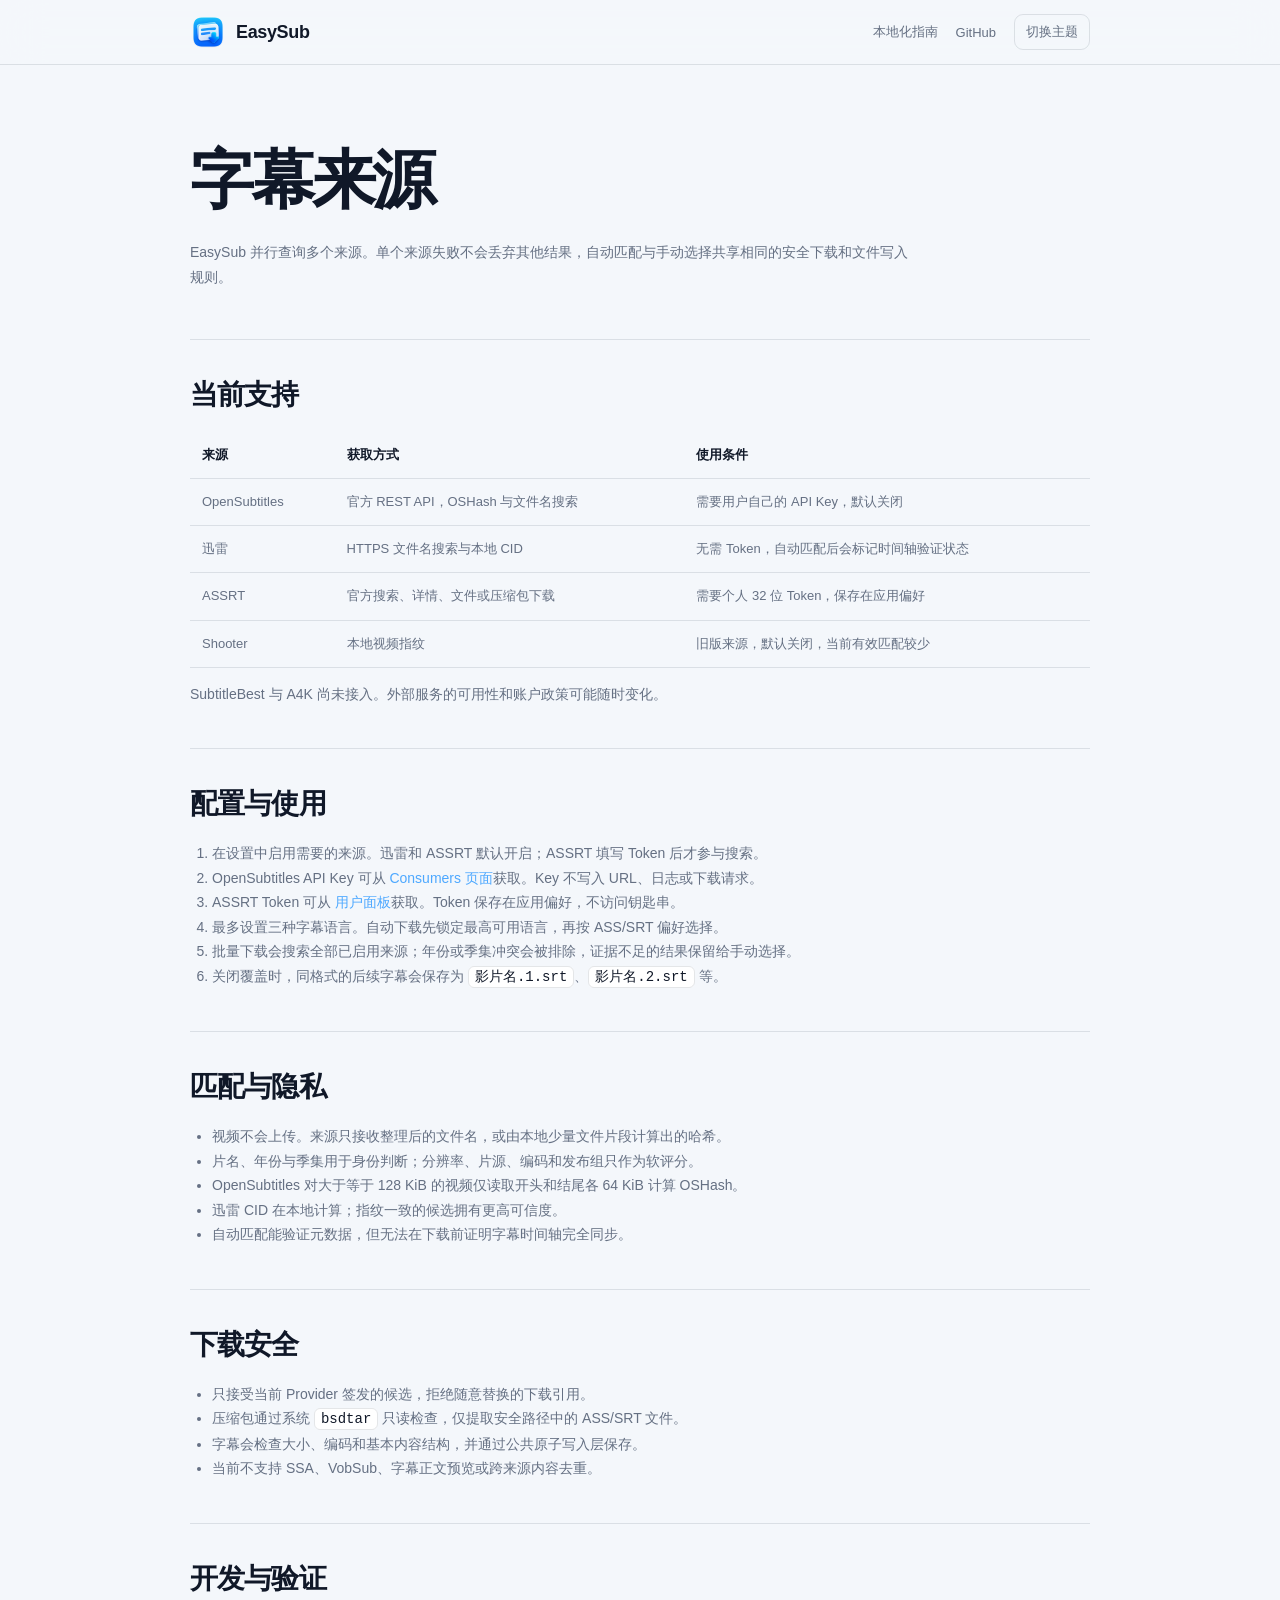
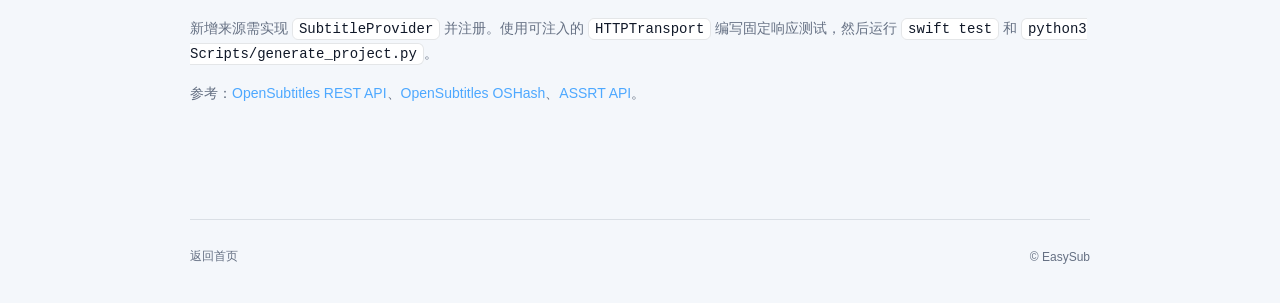
==== docs/providers.html @ 95bf21f9 "Normalize docs directory casing" ====
<!doctype html>
<html lang="zh-CN">
<head>
  <meta charset="utf-8"><meta name="viewport" content="width=device-width,initial-scale=1">
  <meta name="description" content="EasySub 字幕来源配置、匹配方式与隐私边界。">
  <title>字幕来源 — EasySub</title><link rel="icon" href="images/EasySub-AppIcon.png"><link rel="stylesheet" href="styles.css">
  <script>document.documentElement.dataset.theme=localStorage.getItem("easysub-theme")||("matchMedia"in window&&matchMedia("(prefers-color-scheme: light)").matches?"light":"dark")</script>
</head>
<body class="doc-page">
  <header class="doc-header"><a class="brand" href="index.html"><img src="images/EasySub-AppIcon.png" alt="" width="36" height="36"><span>EasySub</span></a><nav><a href="localization.html">本地化指南</a><a href="https://github.com/umlearn/EasySub">GitHub</a><button class="doc-theme" type="button">切换主题</button></nav></header>
  <main class="doc-main"><h1>字幕来源</h1><p class="doc-lead">EasySub 并行查询多个来源。单个来源失败不会丢弃其他结果，自动匹配与手动选择共享相同的安全下载和文件写入规则。</p>
    <article><h2>当前支持</h2><table><thead><tr><th>来源</th><th>获取方式</th><th>使用条件</th></tr></thead><tbody>
      <tr><td>OpenSubtitles</td><td>官方 REST API，OSHash 与文件名搜索</td><td>需要用户自己的 API Key，默认关闭</td></tr>
      <tr><td>迅雷</td><td>HTTPS 文件名搜索与本地 CID</td><td>无需 Token，自动匹配后会标记时间轴验证状态</td></tr>
      <tr><td>ASSRT</td><td>官方搜索、详情、文件或压缩包下载</td><td>需要个人 32 位 Token，保存在应用偏好</td></tr>
      <tr><td>Shooter</td><td>本地视频指纹</td><td>旧版来源，默认关闭，当前有效匹配较少</td></tr>
    </tbody></table><p>SubtitleBest 与 A4K 尚未接入。外部服务的可用性和账户政策可能随时变化。</p></article>
    <article><h2>配置与使用</h2><ol>
      <li>在设置中启用需要的来源。迅雷和 ASSRT 默认开启；ASSRT 填写 Token 后才参与搜索。</li>
      <li>OpenSubtitles API Key 可从 <a href="https://www.opensubtitles.com/consumers">Consumers 页面</a>获取。Key 不写入 URL、日志或下载请求。</li>
      <li>ASSRT Token 可从 <a href="https://assrt.net/usercp.php">用户面板</a>获取。Token 保存在应用偏好，不访问钥匙串。</li>
      <li>最多设置三种字幕语言。自动下载先锁定最高可用语言，再按 ASS/SRT 偏好选择。</li>
      <li>批量下载会搜索全部已启用来源；年份或季集冲突会被排除，证据不足的结果保留给手动选择。</li>
      <li>关闭覆盖时，同格式的后续字幕会保存为 <code>影片名.1.srt</code>、<code>影片名.2.srt</code> 等。</li>
    </ol></article>
    <article><h2>匹配与隐私</h2><ul>
      <li>视频不会上传。来源只接收整理后的文件名，或由本地少量文件片段计算出的哈希。</li>
      <li>片名、年份与季集用于身份判断；分辨率、片源、编码和发布组只作为软评分。</li>
      <li>OpenSubtitles 对大于等于 128 KiB 的视频仅读取开头和结尾各 64 KiB 计算 OSHash。</li>
      <li>迅雷 CID 在本地计算；指纹一致的候选拥有更高可信度。</li>
      <li>自动匹配能验证元数据，但无法在下载前证明字幕时间轴完全同步。</li>
    </ul></article>
    <article><h2>下载安全</h2><ul>
      <li>只接受当前 Provider 签发的候选，拒绝随意替换的下载引用。</li>
      <li>压缩包通过系统 <code>bsdtar</code> 只读检查，仅提取安全路径中的 ASS/SRT 文件。</li>
      <li>字幕会检查大小、编码和基本内容结构，并通过公共原子写入层保存。</li>
      <li>当前不支持 SSA、VobSub、字幕正文预览或跨来源内容去重。</li>
    </ul></article>
    <article><h2>开发与验证</h2><p>新增来源需实现 <code>SubtitleProvider</code> 并注册。使用可注入的 <code>HTTPTransport</code> 编写固定响应测试，然后运行 <code>swift test</code> 和 <code>python3 Scripts/generate_project.py</code>。</p><p>参考：<a href="https://beta-ai.opensubtitles.com/api-docs">OpenSubtitles REST API</a>、<a href="https://github.com/opensubtitles/oshash">OpenSubtitles OSHash</a>、<a href="https://assrt.net/api/doc">ASSRT API</a>。</p></article>
  </main><footer class="doc-footer"><a href="index.html">返回首页</a><span>© EasySub</span></footer>
  <script>document.querySelector(".doc-theme").onclick=()=>{const t=document.documentElement.dataset.theme==="dark"?"light":"dark";document.documentElement.dataset.theme=t;localStorage.setItem("easysub-theme",t)}</script>
</body></html>
---- docs/styles.css ----
:root{color-scheme:dark;--bg:#07090e;--surface:#0d1119;--line:rgba(255,255,255,.1);--line-2:rgba(255,255,255,.16);--text:#f5f7fb;--muted:#8b94a3;--blue:#1687ff;--green:#54da73;--max:1120px}
html[data-theme="light"]{color-scheme:light;--bg:#f4f7fb;--surface:#fff;--line:rgba(16,31,52,.11);--line-2:rgba(16,31,52,.18);--text:#101828;--muted:#657083}
*{box-sizing:border-box}html{scroll-behavior:smooth}body{margin:0;overflow-x:hidden;background:radial-gradient(circle at 50% -8%,rgba(26,112,255,.13),transparent 32rem),var(--bg);color:var(--text);font-family:-apple-system,BlinkMacSystemFont,"SF Pro Display","Segoe UI",sans-serif;-webkit-font-smoothing:antialiased}a{color:inherit;text-decoration:none}button{color:inherit;font:inherit}img{display:block;max-width:100%}.svg-sprite{position:absolute;width:0;height:0;overflow:hidden}.icon{width:20px;height:20px;fill:none;stroke:currentColor;stroke-width:1.8;stroke-linecap:round;stroke-linejoin:round}.skip-link{position:fixed;z-index:999;top:8px;left:8px;padding:10px 16px;transform:translateY(-150%);border-radius:10px;background:#fff;color:#000}.skip-link:focus{transform:none}
.site-header{position:fixed;z-index:100;top:0;left:0;display:flex;width:100%;min-height:70px;align-items:center;justify-content:space-between;padding:9px max(18px,calc((100vw - 1080px)/2));border-bottom:1px solid var(--line);background:rgba(9,12,18,.82);box-shadow:0 12px 35px rgba(0,0,0,.16);backdrop-filter:blur(22px) saturate(150%)}.brand{display:inline-flex;align-items:center;gap:10px;font-size:18px;font-weight:700;letter-spacing:-.02em}.brand img{border-radius:10px;box-shadow:0 5px 18px rgba(0,110,255,.25)}.desktop-nav{display:flex;gap:30px;color:#a5adba;font-size:13px}.desktop-nav a:hover,footer a:hover{color:#fff}.header-actions{display:flex;align-items:center;gap:8px}.icon-button{display:grid;min-width:40px;height:40px;place-items:center;border:1px solid var(--line);border-radius:11px;background:rgba(255,255,255,.03);cursor:pointer}.icon-button:hover{background:rgba(255,255,255,.07)}.language-button span{font-size:12px}.theme-button .moon-icon{display:none}.theme-button .icon{grid-area:1/1}.menu-button{display:none}.menu-close{display:none}.menu-button[aria-expanded=true] .menu-open{display:none}.menu-button[aria-expanded=true] .menu-close{display:block}.mobile-menu{position:absolute;top:70px;right:0;left:0;padding:9px 14px;border-bottom:1px solid var(--line);background:rgba(8,11,17,.98);box-shadow:0 18px 50px rgba(0,0,0,.25)}.mobile-menu a{display:block;padding:13px;border-radius:9px;color:#d8dde6}.mobile-menu a:hover{background:rgba(255,255,255,.06)}
html[data-theme="light"] .site-header{background:rgba(250,252,255,.86);box-shadow:0 8px 28px rgba(40,55,75,.08)}html[data-theme="light"] .desktop-nav,html[data-theme="light"] .hero-copy,html[data-theme="light"] .hero-note{color:#667286}html[data-theme="light"] .icon-button,html[data-theme="light"] .button-quiet{background:rgba(16,31,52,.025)}html[data-theme="light"] .icon-button:hover,html[data-theme="light"] .button-quiet:hover{background:rgba(16,31,52,.07)}html[data-theme="light"] .theme-button .sun-icon{display:none}html[data-theme="light"] .theme-button .moon-icon{display:block}html[data-theme="light"] .mobile-menu{background:rgba(250,252,255,.98)}html[data-theme="light"] .mobile-menu a{color:#253147}html[data-theme="light"] .desktop-nav a:hover,html[data-theme="light"] footer a:hover{color:#111827}
.button{display:inline-flex;align-items:center;justify-content:center;gap:9px;border:1px solid transparent;font-weight:600;transition:transform .18s ease,box-shadow .18s ease,background .18s ease}.button:hover{transform:translateY(-1px)}.button-small{min-height:40px;padding:0 16px;border-radius:11px;font-size:13px}.button-large{min-height:52px;padding:0 22px;border-radius:15px;font-size:14px}.button-primary{background:#087cf2;color:#fff;box-shadow:0 5px 16px rgba(0,112,255,.2)}.button-primary:hover{background:#0573e3;box-shadow:0 7px 20px rgba(0,112,255,.26)}.button-quiet{border-color:var(--line-2);background:rgba(255,255,255,.035)}.button-quiet:hover{background:rgba(255,255,255,.07)}
.hero{position:relative;max-width:1280px;margin:0 auto;padding:145px 24px 105px;text-align:center}.hero-glow{position:absolute;z-index:-1;top:50px;left:50%;width:760px;height:590px;transform:translateX(-50%);background:radial-gradient(ellipse,rgba(22,125,255,.2),rgba(24,99,255,.04) 44%,transparent 70%);filter:blur(28px)}.hero h1{max-width:820px;margin:0 auto 22px;font-size:clamp(54px,7vw,88px);line-height:.98;letter-spacing:-.062em}.hero h1 span{display:block}.gradient-text{background:linear-gradient(110deg,#6cd4ff 0%,#1c91ff 50%,#646fff 100%);-webkit-background-clip:text;background-clip:text;color:transparent}.hero-copy{max-width:580px;margin:0 auto;color:#a6aebb;font-size:clamp(17px,2vw,20px);line-height:1.65}.hero-actions{display:flex;justify-content:center;gap:11px;margin-top:30px}.hero-note{display:flex;align-items:center;justify-content:center;gap:9px;margin:15px 0 0;color:#687180;font-size:11px}.hero-note i{width:3px;height:3px;border-radius:50%;background:#515966}
.app-window{max-width:1040px;margin:82px auto 0;overflow:hidden;border:1px solid rgba(255,255,255,.15);border-radius:22px;background:#17191e;color:#f5f7fb;box-shadow:0 40px 100px rgba(0,0,0,.55),0 0 75px rgba(14,92,255,.08);text-align:left}.app-titlebar{display:grid;grid-template-columns:220px 1fr;height:70px;border-bottom:1px solid rgba(255,255,255,.08);background:#242528}.sidebar-titlebar{display:flex;align-items:center;justify-content:space-between;padding:0 14px 0 18px;border-right:1px solid rgba(255,255,255,.06)}.sidebar-toggle{display:grid;width:38px;height:38px;place-items:center;border:1px solid rgba(255,255,255,.11);border-radius:12px;background:rgba(255,255,255,.1);color:#d8dbe0}.traffic-lights{display:flex;gap:7px}.traffic-lights span{width:11px;height:11px;border-radius:50%;background:#ff5f57}.traffic-lights span:nth-child(2){background:#febc2e}.traffic-lights span:nth-child(3){background:#28c840}.content-titlebar{display:flex;align-items:center;justify-content:space-between;padding:0 15px 0 22px}.window-title{font-size:14px}.window-tools{display:flex;align-items:center;gap:9px}.tool-group{display:flex;overflow:hidden;border:1px solid rgba(255,255,255,.1);border-radius:12px;background:rgba(255,255,255,.08)}.window-tools button{display:grid;width:38px;height:36px;place-items:center;border:0;border-right:1px solid rgba(255,255,255,.07);background:transparent;color:#d1d4d9}.window-tools button:last-child{border-right:0}.window-tools .standalone{border:1px solid rgba(255,255,255,.1);border-radius:12px;background:rgba(255,255,255,.08)}.window-tools .icon{width:17px}.app-body{display:grid;grid-template-columns:220px 1fr;min-height:480px}.app-sidebar{display:flex;flex-direction:column;padding:28px 14px 17px;border-right:1px solid rgba(255,255,255,.07);background:#24262a}.app-brand{display:flex;align-items:center;gap:12px;padding:0 9px 34px}.app-brand img{width:48px;height:48px;object-fit:contain}.app-brand b,.app-brand small{display:block}.app-brand b{font-size:13px}.app-brand small{margin-top:4px;color:#8c929b;font-size:9px}.side-links{display:flex;flex-direction:column;gap:4px}.side-links span,.settings-link{display:flex;align-items:center;gap:9px;padding:10px;border-radius:8px;color:#afb4bd;font-size:11px}.side-links .active{background:rgba(255,255,255,.13);color:#fff}.side-links .icon,.settings-link .icon{width:17px;color:#1f98ff}.side-links b,.settings-link b{font-weight:500}.side-links em{margin-left:auto;color:#7f858d;font-style:normal}.settings-link{margin-top:auto;color:#9298a1}.settings-link .icon{color:#9298a1}.app-content{display:flex;min-width:0;flex-direction:column;background:#1c1d21}.app-toolbar{display:flex;height:73px;align-items:center;justify-content:space-between;padding:0 24px;border-bottom:1px solid rgba(255,255,255,.08)}.format-control{display:flex;align-items:center;gap:13px;color:#bec3ca;font-size:11px}.format-control>div{display:flex;padding:3px;border-radius:8px;background:#292b30}.format-control b{padding:7px 12px;border-radius:6px;font-size:10px}.format-control b.selected{background:#087cf2;color:#fff}.format-control small{font-weight:500}.replace{display:flex;align-items:center;gap:6px;color:#8b929c;font-size:9px}.replace .icon{width:15px}.video-table{flex:1}.table-head,.video-row{display:grid;grid-template-columns:minmax(0,1fr) 72px 100px;align-items:center}.table-head{height:36px;padding:0 17px;border-bottom:1px solid rgba(255,255,255,.08);color:#9ea5ae;font-size:9px}.video-row{grid-template-columns:18px minmax(0,1fr) 72px 100px;gap:9px;min-height:67px;margin:4px 9px;padding:9px;border-radius:9px;color:#cbd0d7;transition:background .25s ease,color .25s ease}.video-row.selected{background:#086bd7;color:#fff}.video-row.searching{background:rgba(12,130,245,.12)}.video-row.done{background:rgba(35,174,91,.1)}.video-row>.icon{width:15px;color:#949ba5}.video-row div{min-width:0}.video-row b,.video-row small{display:block;overflow:hidden;text-overflow:ellipsis;white-space:nowrap}.video-row b{font-size:10px;font-weight:600}.video-row small{margin-top:5px;color:#818893;font-size:8px}.video-row.selected small{color:#c3ddff}.video-row .size{color:#9ba2ac;font-size:9px}.video-row.selected .size{color:#dbeaff}.status{display:flex;align-items:center;gap:5px;color:#9198a2;font-size:9px}.status .icon{width:14px}.status.searching{color:#63b8ff}.status.complete{color:#57e477}.spin{animation:spin .8s linear infinite}@keyframes spin{to{transform:rotate(360deg)}}.app-footer{display:flex;min-height:67px;align-items:center;justify-content:space-between;padding:0 20px;border-top:1px solid rgba(255,255,255,.08);color:#777e89;font-size:9px}.app-footer button{display:flex;align-items:center;gap:7px;padding:9px 13px;border:0;border-radius:10px;background:#0c82f5;color:#fff;font-size:10px;cursor:pointer}.app-footer button:disabled{cursor:default;opacity:.7}.app-footer .icon{width:15px}.mock-caption{display:flex;align-items:center;justify-content:center;gap:14px;margin:13px 0 0;color:#697281;font-size:10px}.reset-demo{display:inline-flex;align-items:center;gap:5px;padding:5px 8px;border:1px solid var(--line);border-radius:8px;background:transparent;color:inherit;cursor:pointer}.reset-demo .icon{width:13px;height:13px}
.section{width:min(calc(100% - 48px),var(--max));margin:0 auto;padding:115px 0}.section-heading{max-width:820px;margin-bottom:55px}.eyebrow{margin:0 0 22px;color:#75b9ff;font-size:11px;font-weight:700;letter-spacing:.15em;text-transform:uppercase}.section h2{margin:0;font-size:clamp(38px,5vw,62px);line-height:1.07;letter-spacing:-.05em}.steps{display:grid;grid-template-columns:repeat(3,1fr);gap:12px}.step{min-height:300px;padding:26px;border:1px solid var(--line);border-radius:22px;background:rgba(255,255,255,.022)}.step-number{color:#576171;font-size:10px;letter-spacing:.15em}.step-icon{display:grid;width:54px;height:54px;margin:45px 0 25px;place-items:center;border:1px solid rgba(57,151,255,.26);border-radius:15px;background:rgba(22,126,255,.1);color:#69b8ff}.step-icon .icon{width:25px;height:25px}.step h3,.feature-card h3{margin:0 0 13px;font-size:22px;letter-spacing:-.03em}.step p,.feature-card p{margin:0;color:#818a99;font-size:13px;line-height:1.7}
.features{border-top:1px solid var(--line)}.feature-grid{display:grid;grid-template-columns:repeat(2,1fr);gap:12px}.feature-card{min-height:330px;padding:31px;border:1px solid var(--line);border-radius:24px;background:radial-gradient(circle at 90% 5%,rgba(27,118,255,.09),transparent 45%),var(--surface);overflow:hidden}.feature-card.wide{display:grid;grid-template-columns:1fr 1fr;grid-column:1/-1;gap:45px;align-items:center}.card-label{display:block;margin-bottom:24px;color:#6aaeff;font-size:10px;font-weight:700;letter-spacing:.12em;text-transform:uppercase}.feature-card h3{font-size:30px}.feature-card p{max-width:470px}.feature-icon{width:32px;height:32px;margin-bottom:64px;color:#60aeff}.match-stack{display:flex;flex-direction:column;gap:8px}.match-stack span{display:grid;grid-template-columns:1fr auto;padding:16px;border:1px solid var(--line);border-radius:13px;background:#111620;box-shadow:0 12px 30px rgba(0,0,0,.12)}.match-stack b,.match-stack small{display:block}.match-stack b{font-size:10px}.match-stack small{margin-top:5px;color:#687281;font-size:8px}.match-stack em{grid-column:2;grid-row:1/3;align-self:center;color:#777f8b;font-size:10px;font-style:normal}.match-stack .best{border-color:rgba(44,153,255,.36);background:rgba(15,105,220,.15)}.match-stack .best em{color:#56e27b}
html[data-theme="light"] .step,html[data-theme="light"] .source-list>span{background:rgba(255,255,255,.68)}html[data-theme="light"] .source-list i{border:1px solid rgba(57,151,255,.26);background:rgba(22,126,255,.1);color:#4b9eea}html[data-theme="light"] .step p,html[data-theme="light"] .feature-card p,html[data-theme="light"] .sources p:not(.eyebrow),html[data-theme="light"] .notice p,html[data-theme="light"] details p,html[data-theme="light"] .final-cta>p{color:#657083}html[data-theme="light"] .match-stack span{background:#f8fafc}html[data-theme="light"] .match-stack small{color:#778397}html[data-theme="light"] .notice{background:rgba(19,112,225,.06)}html[data-theme="light"] .final-cta{background:radial-gradient(circle at 50% -20%,rgba(23,121,255,.14),transparent 50%),rgba(255,255,255,.68)}html[data-theme="light"] footer{color:#657083}
.sources{display:grid;grid-template-columns:1fr 1fr;gap:90px;align-items:center;border-top:1px solid var(--line)}.sources h2{font-size:clamp(36px,4vw,52px)}.sources p:not(.eyebrow){max-width:520px;margin:23px 0 0;color:#87909e;font-size:14px;line-height:1.7}.text-link{display:inline-flex;align-items:center;gap:7px;margin-top:23px;color:#a5d3ff;font-size:13px}.text-link .icon{width:16px}.source-list{display:grid;grid-template-columns:1fr 1fr;gap:9px}.source-list>span{display:flex;min-height:74px;align-items:center;gap:12px;padding:14px;border:1px solid var(--line);border-radius:15px;background:rgba(255,255,255,.025);font-size:12px}.source-list i{display:grid;width:35px;height:35px;place-items:center;border-radius:10px;background:#142846;color:#68b4ff;font-size:11px;font-style:normal;font-weight:700}
.notice{display:grid;grid-template-columns:auto 1fr auto;align-items:center;gap:22px;padding:32px;border:1px solid rgba(55,145,255,.2);border-radius:22px;background:rgba(19,80,157,.08)}.notice-icon{display:grid;width:50px;height:50px;place-items:center;border-radius:14px;background:rgba(26,127,255,.13);color:#66b6ff}.notice h2{font-size:23px}.notice p{max-width:700px;margin:9px 0 0;color:#818a98;font-size:13px;line-height:1.65}.notice .text-link{margin:0;white-space:nowrap}
.faq{max-width:900px}.faq-list{border-top:1px solid var(--line)}details{border-bottom:1px solid var(--line)}summary{display:flex;align-items:center;justify-content:space-between;gap:20px;padding:25px 2px;cursor:pointer;font-size:17px;font-weight:600;list-style:none}summary::-webkit-details-marker{display:none}summary .icon{width:18px;color:#7b8492;transition:transform .2s ease}details[open] summary .icon{transform:rotate(45deg)}details p{max-width:720px;margin:-5px 0 27px;color:#858e9c;font-size:13px;line-height:1.75}
.final-cta{padding:100px 20px;border:1px solid var(--line);border-radius:30px;background:radial-gradient(circle at 50% -20%,rgba(23,121,255,.2),transparent 50%),rgba(255,255,255,.02);text-align:center}.final-cta>img{margin:0 auto 28px;border-radius:0;box-shadow:none;object-fit:contain}.final-cta h2 span{display:block}.final-cta>p{margin:22px auto 0;color:#8b94a2;font-size:15px}footer{display:flex;width:min(calc(100% - 48px),var(--max));align-items:center;justify-content:space-between;gap:25px;margin:0 auto;padding:30px 0 42px;color:#68717f;font-size:11px}footer nav{display:flex;gap:24px}.footer-brand{color:#d9dee6;font-size:14px}.footer-brand img{border-radius:0;box-shadow:none;object-fit:contain}html[data-theme="light"] .footer-brand{color:#263247}
.reveal{opacity:0;transform:translateY(20px);transition:opacity .7s ease,transform .7s cubic-bezier(.2,.7,.2,1)}.reveal.visible{opacity:1;transform:none}
.site-header .brand img{width:40px;height:40px;border-radius:0;box-shadow:none;object-fit:contain}
.app-window{width:min(100%,976px);height:540px;max-width:none}.app-titlebar{grid-template-columns:242px 1fr;height:52px}.sidebar-toggle{width:34px;height:34px;border-radius:50%}.content-titlebar{padding-right:12px;padding-left:20px}.tool-group{border-radius:999px}.window-tools button{width:34px;height:32px}.window-tools .standalone{width:34px;height:34px;border-radius:50%}.app-body{grid-template-columns:242px 1fr;height:calc(100% - 52px);min-height:0}.app-sidebar{padding:14px 13px 16px}.app-brand{gap:11px;padding:0 6px 28px}.app-brand>div{min-width:0}.app-brand img{width:34px;height:34px;flex:0 0 34px}.app-brand small{margin-top:2px;white-space:nowrap}.app-content{min-height:0}.app-toolbar{height:60px;flex:0 0 60px;padding:0 22px}.video-table{display:flex;min-height:0;flex:1;flex-direction:column}.table-head{height:28px;flex:0 0 28px}.video-row{min-height:52px;margin:0 9px;padding:6px 9px}.video-row:nth-child(odd){background:rgba(255,255,255,.045)}.video-row.searching{background:rgba(12,130,245,.12)}.video-row.done{background:rgba(35,174,91,.1)}.table-fill{display:grid;min-height:0;flex:1;align-content:start;padding:8px 9px 0}.table-fill span{display:block;height:24px;border-radius:8px;background:rgba(255,255,255,.045)}.app-footer{min-height:70px;flex:0 0 70px}.app-footer>div>small{display:block;margin-top:7px;color:#555b64}.app-footer button{border-radius:999px;padding:9px 16px}
html[data-theme="light"] .app-window{border-color:rgba(16,24,40,.18);background:#fff;color:#202124;box-shadow:0 36px 85px rgba(48,63,82,.2),0 0 55px rgba(14,92,255,.06)}html[data-theme="light"] .app-titlebar{border-bottom-color:rgba(16,24,40,.1);background:#fff}html[data-theme="light"] .sidebar-titlebar{border-right-color:rgba(16,24,40,.08);background:#ededee}html[data-theme="light"] .sidebar-toggle{border-color:rgba(16,24,40,.14);background:rgba(255,255,255,.72);color:#282b31;box-shadow:0 2px 6px rgba(16,24,40,.05)}html[data-theme="light"] .window-title{color:#24272c}html[data-theme="light"] .tool-group,html[data-theme="light"] .window-tools .standalone{border-color:rgba(16,24,40,.12);background:#fafafa;box-shadow:0 2px 8px rgba(16,24,40,.035)}html[data-theme="light"] .window-tools button{border-right-color:rgba(16,24,40,.08);color:#3f434a}html[data-theme="light"] .app-sidebar{border-right-color:rgba(16,24,40,.08);background:#ededee}html[data-theme="light"] .app-brand b{color:#202124}html[data-theme="light"] .app-brand small{color:#787d85}html[data-theme="light"] .side-links span,html[data-theme="light"] .settings-link{color:#35383e}html[data-theme="light"] .side-links em{color:#757a82}html[data-theme="light"] .side-links .active{background:#0b7ff3;color:#fff}html[data-theme="light"] .side-links .active .icon,html[data-theme="light"] .side-links .active em{color:#fff}html[data-theme="light"] .settings-link .icon,html[data-theme="light"] .settings-link{color:#747981}html[data-theme="light"] .app-content{background:#fff}html[data-theme="light"] .app-toolbar{border-bottom-color:rgba(16,24,40,.1);background:#fff}html[data-theme="light"] .format-control{color:#30343a}html[data-theme="light"] .format-control>div{background:#e9e9eb}html[data-theme="light"] .format-control b{color:#34373d}html[data-theme="light"] .format-control b.selected{background:#0b7ff3;color:#fff}html[data-theme="light"] .replace{color:#7d828a}html[data-theme="light"] .table-head{border-bottom-color:rgba(16,24,40,.1);color:#6f747c}html[data-theme="light"] .video-row{color:#30343a}html[data-theme="light"] .video-row:nth-child(odd){background:#f3f4f6}html[data-theme="light"] .video-row>.icon,html[data-theme="light"] .video-row .size,html[data-theme="light"] .status{color:#7f858e}html[data-theme="light"] .video-row small{color:#858b94}html[data-theme="light"] .video-row.searching{background:#eaf4ff}html[data-theme="light"] .video-row.done{background:#ebf8ef}html[data-theme="light"] .status.searching{color:#087cf2}html[data-theme="light"] .status.complete{color:#20a853}html[data-theme="light"] .table-fill span{background:#f3f4f6}html[data-theme="light"] .app-footer{border-top-color:rgba(16,24,40,.1);background:#fff;color:#6f747c}html[data-theme="light"] .app-footer>div>small{color:#a0a4aa}html[data-theme="light"] .app-footer button{background:#0b7ff3;color:#fff}
@media(max-width:800px){.desktop-nav{display:none}.menu-button{display:grid}.header-actions .button-small{display:none}.hero{padding-top:125px}.app-titlebar,.app-body{grid-template-columns:170px 1fr}.app-sidebar{padding-right:9px;padding-left:9px}.app-brand{padding-right:4px;padding-left:4px}.sidebar-titlebar{padding-right:9px;padding-left:12px}.video-row{grid-template-columns:18px minmax(0,1fr) 75px}.video-row .size,.table-head span:nth-child(2){display:none}.table-head{grid-template-columns:minmax(0,1fr) 75px}.steps{grid-template-columns:1fr}.step{min-height:240px}.step-icon{margin:35px 0 22px}.sources{grid-template-columns:1fr;gap:45px}.notice{grid-template-columns:auto 1fr}.notice .text-link{grid-column:2}.feature-card.wide{grid-template-columns:1fr}}
@media(max-width:560px){.site-header{min-height:62px;padding-right:10px;padding-left:12px}.brand img{width:36px;height:36px}.brand span{font-size:16px}.hero{padding:118px 14px 80px}.hero h1{font-size:50px}.hero-copy{font-size:15px}.hero-actions{flex-direction:column}.hero-actions .button{width:100%}.hero-note{flex-wrap:wrap}.app-window{height:auto;margin-top:62px;border-radius:15px}.app-titlebar{grid-template-columns:1fr;height:52px}.sidebar-titlebar{display:none}.content-titlebar{padding:0 10px 0 14px}.window-title{font-size:12px}.window-tools button{width:32px;height:31px}.app-body{grid-template-columns:1fr;height:430px;min-height:0}.app-sidebar{display:none}.app-toolbar{height:63px;padding:0 13px}.replace{display:none}.format-control{width:100%;justify-content:space-between}.format-control b{padding:7px 9px}.video-row{min-height:55px}.table-fill{gap:18px}.app-footer{padding:0 12px}.app-footer>span{display:none}.app-footer button{margin-left:auto}.mock-caption{flex-wrap:wrap}.section{width:calc(100% - 28px);padding:88px 0}.section h2{font-size:38px}.section-heading{margin-bottom:40px}.feature-grid{grid-template-columns:1fr}.feature-card{min-height:290px;padding:25px}.feature-card.wide{grid-column:auto;gap:38px}.feature-card h3{font-size:26px}.feature-icon{margin-bottom:45px}.source-list{grid-template-columns:1fr}.notice{grid-template-columns:1fr;padding:25px}.notice .text-link{grid-column:auto}.faq summary{font-size:15px}.final-cta{width:calc(100% - 18px);padding:75px 18px}.final-cta>img{width:82px}footer{width:calc(100% - 28px);flex-wrap:wrap}.footer-brand{width:100%}footer nav{order:3;width:100%}}
@media(prefers-reduced-motion:reduce){html{scroll-behavior:auto}*,*::before,*::after{animation-duration:.01ms!important;transition-duration:.01ms!important}.reveal{opacity:1;transform:none}}
.doc-page{min-height:100vh;background:var(--bg)}.doc-header{position:sticky;z-index:20;top:0;display:flex;align-items:center;justify-content:space-between;padding:14px max(20px,calc((100vw - 900px)/2));border-bottom:1px solid var(--line);background:color-mix(in srgb,var(--bg) 88%,transparent);backdrop-filter:blur(20px)}.doc-header .brand img{width:36px;height:36px;border-radius:0;box-shadow:none}.doc-header nav{display:flex;align-items:center;gap:18px;color:var(--muted);font-size:13px}.doc-header a:hover{color:var(--text)}.doc-theme{padding:8px 11px;border:1px solid var(--line);border-radius:9px;background:transparent;cursor:pointer}.doc-main{width:min(calc(100% - 40px),900px);margin:0 auto;padding:72px 0 100px}.doc-main h1{margin:0 0 16px;font-size:clamp(38px,6vw,64px);letter-spacing:-.05em}.doc-lead{max-width:720px;margin:0 0 50px;color:var(--muted);font-size:17px;line-height:1.7}.doc-main article{margin-top:42px;padding-top:36px;border-top:1px solid var(--line)}.doc-main h2{margin:0 0 18px;font-size:28px;letter-spacing:-.03em}.doc-main h3{margin:28px 0 12px;font-size:18px}.doc-main p,.doc-main li{color:var(--muted);font-size:14px;line-height:1.75}.doc-main a{color:#4da8ff}.doc-main code{padding:2px 6px;border:1px solid var(--line);border-radius:6px;background:var(--surface);color:var(--text)}.doc-main table{width:100%;border-collapse:collapse;font-size:13px}.doc-main th,.doc-main td{padding:13px 12px;border-bottom:1px solid var(--line);text-align:left;vertical-align:top;line-height:1.55}.doc-main th{color:var(--text)}.doc-main td{color:var(--muted)}.doc-main ol,.doc-main ul{padding-left:22px}.doc-footer{display:flex;width:min(calc(100% - 40px),900px);justify-content:space-between;margin:0 auto;padding:28px 0 42px;border-top:1px solid var(--line);color:var(--muted);font-size:12px}@media(max-width:640px){.doc-header nav a:not(:last-child){display:none}.doc-main{padding-top:50px}.doc-main table{display:block;overflow-x:auto}}
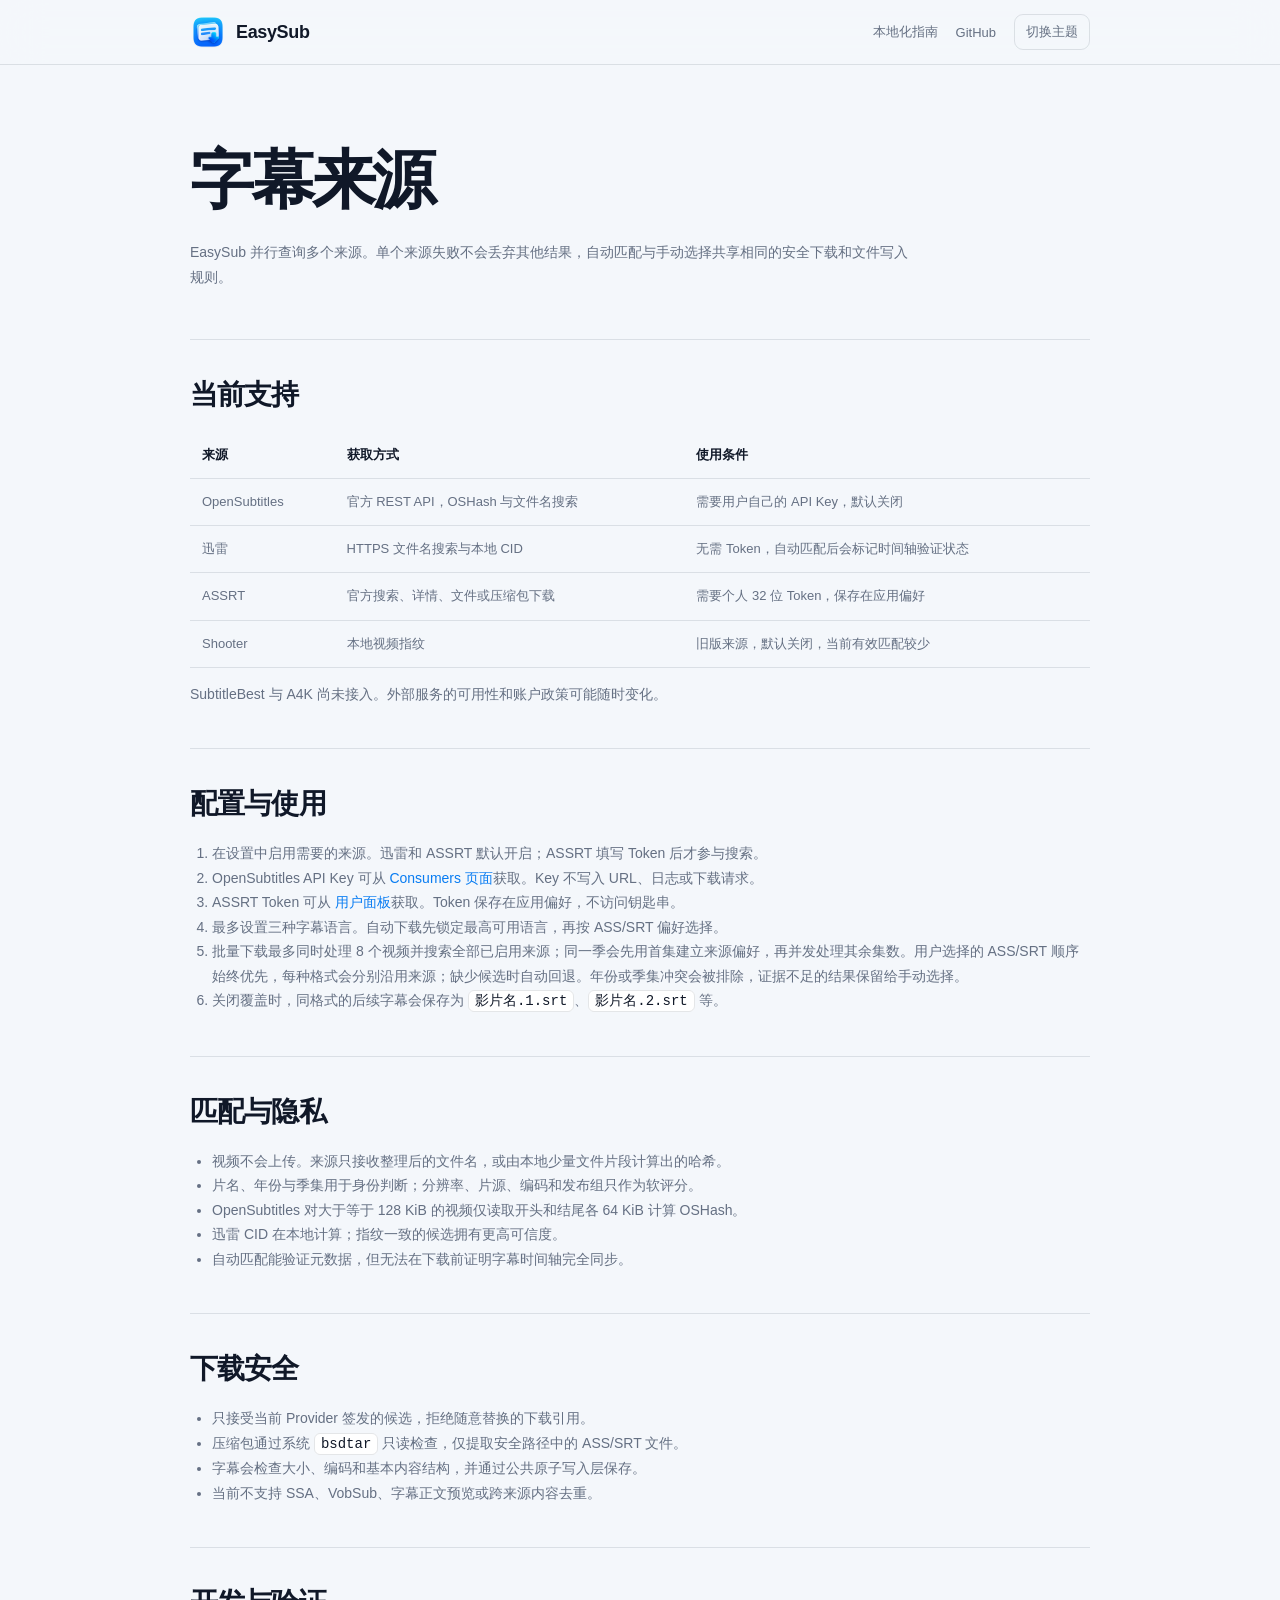
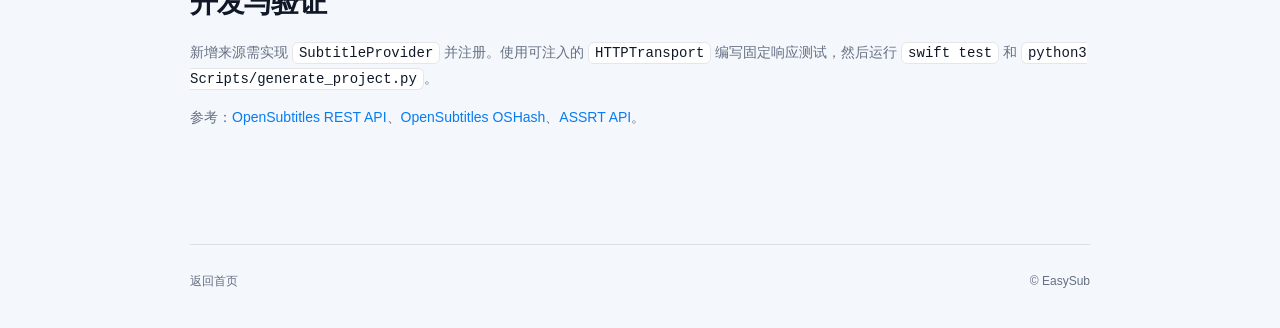
==== commit b7633f56: "Release EasySub 1.0.3" ====
--- a/docs/providers.html
+++ b/docs/providers.html
@@ -20,7 +20,7 @@
       <li>OpenSubtitles API Key 可从 <a href="https://www.opensubtitles.com/consumers">Consumers 页面</a>获取。Key 不写入 URL、日志或下载请求。</li>
       <li>ASSRT Token 可从 <a href="https://assrt.net/usercp.php">用户面板</a>获取。Token 保存在应用偏好，不访问钥匙串。</li>
       <li>最多设置三种字幕语言。自动下载先锁定最高可用语言，再按 ASS/SRT 偏好选择。</li>
-      <li>批量下载会搜索全部已启用来源；年份或季集冲突会被排除，证据不足的结果保留给手动选择。</li>
+      <li>批量下载最多同时处理 8 个视频并搜索全部已启用来源；同一季会先用首集建立来源偏好，再并发处理其余集数。用户选择的 ASS/SRT 顺序始终优先，每种格式会分别沿用来源；缺少候选时自动回退。年份或季集冲突会被排除，证据不足的结果保留给手动选择。</li>
       <li>关闭覆盖时，同格式的后续字幕会保存为 <code>影片名.1.srt</code>、<code>影片名.2.srt</code> 等。</li>
     </ol></article>
     <article><h2>匹配与隐私</h2><ul>
--- a/docs/styles.css
+++ b/docs/styles.css
@@ -4,12 +4,12 @@
 .site-header{position:fixed;z-index:100;top:0;left:0;display:flex;width:100%;min-height:70px;align-items:center;justify-content:space-between;padding:9px max(18px,calc((100vw - 1080px)/2));border-bottom:1px solid var(--line);background:rgba(9,12,18,.82);box-shadow:0 12px 35px rgba(0,0,0,.16);backdrop-filter:blur(22px) saturate(150%)}.brand{display:inline-flex;align-items:center;gap:10px;font-size:18px;font-weight:700;letter-spacing:-.02em}.brand img{border-radius:10px;box-shadow:0 5px 18px rgba(0,110,255,.25)}.desktop-nav{display:flex;gap:30px;color:#a5adba;font-size:13px}.desktop-nav a:hover,footer a:hover{color:#fff}.header-actions{display:flex;align-items:center;gap:8px}.icon-button{display:grid;min-width:40px;height:40px;place-items:center;border:1px solid var(--line);border-radius:11px;background:rgba(255,255,255,.03);cursor:pointer}.icon-button:hover{background:rgba(255,255,255,.07)}.language-button span{font-size:12px}.theme-button .moon-icon{display:none}.theme-button .icon{grid-area:1/1}.menu-button{display:none}.menu-close{display:none}.menu-button[aria-expanded=true] .menu-open{display:none}.menu-button[aria-expanded=true] .menu-close{display:block}.mobile-menu{position:absolute;top:70px;right:0;left:0;padding:9px 14px;border-bottom:1px solid var(--line);background:rgba(8,11,17,.98);box-shadow:0 18px 50px rgba(0,0,0,.25)}.mobile-menu a{display:block;padding:13px;border-radius:9px;color:#d8dde6}.mobile-menu a:hover{background:rgba(255,255,255,.06)}
 html[data-theme="light"] .site-header{background:rgba(250,252,255,.86);box-shadow:0 8px 28px rgba(40,55,75,.08)}html[data-theme="light"] .desktop-nav,html[data-theme="light"] .hero-copy,html[data-theme="light"] .hero-note{color:#667286}html[data-theme="light"] .icon-button,html[data-theme="light"] .button-quiet{background:rgba(16,31,52,.025)}html[data-theme="light"] .icon-button:hover,html[data-theme="light"] .button-quiet:hover{background:rgba(16,31,52,.07)}html[data-theme="light"] .theme-button .sun-icon{display:none}html[data-theme="light"] .theme-button .moon-icon{display:block}html[data-theme="light"] .mobile-menu{background:rgba(250,252,255,.98)}html[data-theme="light"] .mobile-menu a{color:#253147}html[data-theme="light"] .desktop-nav a:hover,html[data-theme="light"] footer a:hover{color:#111827}
 .button{display:inline-flex;align-items:center;justify-content:center;gap:9px;border:1px solid transparent;font-weight:600;transition:transform .18s ease,box-shadow .18s ease,background .18s ease}.button:hover{transform:translateY(-1px)}.button-small{min-height:40px;padding:0 16px;border-radius:11px;font-size:13px}.button-large{min-height:52px;padding:0 22px;border-radius:15px;font-size:14px}.button-primary{background:#087cf2;color:#fff;box-shadow:0 5px 16px rgba(0,112,255,.2)}.button-primary:hover{background:#0573e3;box-shadow:0 7px 20px rgba(0,112,255,.26)}.button-quiet{border-color:var(--line-2);background:rgba(255,255,255,.035)}.button-quiet:hover{background:rgba(255,255,255,.07)}
-.hero{position:relative;max-width:1280px;margin:0 auto;padding:145px 24px 105px;text-align:center}.hero-glow{position:absolute;z-index:-1;top:50px;left:50%;width:760px;height:590px;transform:translateX(-50%);background:radial-gradient(ellipse,rgba(22,125,255,.2),rgba(24,99,255,.04) 44%,transparent 70%);filter:blur(28px)}.hero h1{max-width:820px;margin:0 auto 22px;font-size:clamp(54px,7vw,88px);line-height:.98;letter-spacing:-.062em}.hero h1 span{display:block}.gradient-text{background:linear-gradient(110deg,#6cd4ff 0%,#1c91ff 50%,#646fff 100%);-webkit-background-clip:text;background-clip:text;color:transparent}.hero-copy{max-width:580px;margin:0 auto;color:#a6aebb;font-size:clamp(17px,2vw,20px);line-height:1.65}.hero-actions{display:flex;justify-content:center;gap:11px;margin-top:30px}.hero-note{display:flex;align-items:center;justify-content:center;gap:9px;margin:15px 0 0;color:#687180;font-size:11px}.hero-note i{width:3px;height:3px;border-radius:50%;background:#515966}
+.hero{position:relative;max-width:1280px;margin:0 auto;padding:145px 24px 105px;text-align:center}.hero-glow{position:absolute;z-index:-1;top:50px;left:50%;width:min(760px,100vw);height:590px;transform:translateX(-50%);background:radial-gradient(ellipse,rgba(22,125,255,.2),rgba(24,99,255,.04) 44%,transparent 70%);filter:blur(28px)}.hero h1{max-width:820px;margin:0 auto 22px;font-size:clamp(54px,7vw,88px);line-height:.98;letter-spacing:-.062em}.hero h1 span{display:block}.gradient-text{background:linear-gradient(110deg,#6cd4ff 0%,#1c91ff 50%,#646fff 100%);-webkit-background-clip:text;background-clip:text;color:transparent}.hero-copy{max-width:580px;margin:0 auto;color:#a6aebb;font-size:clamp(17px,2vw,20px);line-height:1.65}.hero-actions{display:flex;justify-content:center;gap:11px;margin-top:30px}.hero-note{display:flex;align-items:center;justify-content:center;gap:9px;margin:15px 0 0;color:#687180;font-size:11px}.hero-note i{width:3px;height:3px;border-radius:50%;background:#515966}
 .app-window{max-width:1040px;margin:82px auto 0;overflow:hidden;border:1px solid rgba(255,255,255,.15);border-radius:22px;background:#17191e;color:#f5f7fb;box-shadow:0 40px 100px rgba(0,0,0,.55),0 0 75px rgba(14,92,255,.08);text-align:left}.app-titlebar{display:grid;grid-template-columns:220px 1fr;height:70px;border-bottom:1px solid rgba(255,255,255,.08);background:#242528}.sidebar-titlebar{display:flex;align-items:center;justify-content:space-between;padding:0 14px 0 18px;border-right:1px solid rgba(255,255,255,.06)}.sidebar-toggle{display:grid;width:38px;height:38px;place-items:center;border:1px solid rgba(255,255,255,.11);border-radius:12px;background:rgba(255,255,255,.1);color:#d8dbe0}.traffic-lights{display:flex;gap:7px}.traffic-lights span{width:11px;height:11px;border-radius:50%;background:#ff5f57}.traffic-lights span:nth-child(2){background:#febc2e}.traffic-lights span:nth-child(3){background:#28c840}.content-titlebar{display:flex;align-items:center;justify-content:space-between;padding:0 15px 0 22px}.window-title{font-size:14px}.window-tools{display:flex;align-items:center;gap:9px}.tool-group{display:flex;overflow:hidden;border:1px solid rgba(255,255,255,.1);border-radius:12px;background:rgba(255,255,255,.08)}.window-tools button{display:grid;width:38px;height:36px;place-items:center;border:0;border-right:1px solid rgba(255,255,255,.07);background:transparent;color:#d1d4d9}.window-tools button:last-child{border-right:0}.window-tools .standalone{border:1px solid rgba(255,255,255,.1);border-radius:12px;background:rgba(255,255,255,.08)}.window-tools .icon{width:17px}.app-body{display:grid;grid-template-columns:220px 1fr;min-height:480px}.app-sidebar{display:flex;flex-direction:column;padding:28px 14px 17px;border-right:1px solid rgba(255,255,255,.07);background:#24262a}.app-brand{display:flex;align-items:center;gap:12px;padding:0 9px 34px}.app-brand img{width:48px;height:48px;object-fit:contain}.app-brand b,.app-brand small{display:block}.app-brand b{font-size:13px}.app-brand small{margin-top:4px;color:#8c929b;font-size:9px}.side-links{display:flex;flex-direction:column;gap:4px}.side-links span,.settings-link{display:flex;align-items:center;gap:9px;padding:10px;border-radius:8px;color:#afb4bd;font-size:11px}.side-links .active{background:rgba(255,255,255,.13);color:#fff}.side-links .icon,.settings-link .icon{width:17px;color:#1f98ff}.side-links b,.settings-link b{font-weight:500}.side-links em{margin-left:auto;color:#7f858d;font-style:normal}.settings-link{margin-top:auto;color:#9298a1}.settings-link .icon{color:#9298a1}.app-content{display:flex;min-width:0;flex-direction:column;background:#1c1d21}.app-toolbar{display:flex;height:73px;align-items:center;justify-content:space-between;padding:0 24px;border-bottom:1px solid rgba(255,255,255,.08)}.format-control{display:flex;align-items:center;gap:13px;color:#bec3ca;font-size:11px}.format-control>div{display:flex;padding:3px;border-radius:8px;background:#292b30}.format-control b{padding:7px 12px;border-radius:6px;font-size:10px}.format-control b.selected{background:#087cf2;color:#fff}.format-control small{font-weight:500}.replace{display:flex;align-items:center;gap:6px;color:#8b929c;font-size:9px}.replace .icon{width:15px}.video-table{flex:1}.table-head,.video-row{display:grid;grid-template-columns:minmax(0,1fr) 72px 100px;align-items:center}.table-head{height:36px;padding:0 17px;border-bottom:1px solid rgba(255,255,255,.08);color:#9ea5ae;font-size:9px}.video-row{grid-template-columns:18px minmax(0,1fr) 72px 100px;gap:9px;min-height:67px;margin:4px 9px;padding:9px;border-radius:9px;color:#cbd0d7;transition:background .25s ease,color .25s ease}.video-row.selected{background:#086bd7;color:#fff}.video-row.searching{background:rgba(12,130,245,.12)}.video-row.done{background:rgba(35,174,91,.1)}.video-row>.icon{width:15px;color:#949ba5}.video-row div{min-width:0}.video-row b,.video-row small{display:block;overflow:hidden;text-overflow:ellipsis;white-space:nowrap}.video-row b{font-size:10px;font-weight:600}.video-row small{margin-top:5px;color:#818893;font-size:8px}.video-row.selected small{color:#c3ddff}.video-row .size{color:#9ba2ac;font-size:9px}.video-row.selected .size{color:#dbeaff}.status{display:flex;align-items:center;gap:5px;color:#9198a2;font-size:9px}.status .icon{width:14px}.status.searching{color:#63b8ff}.status.complete{color:#57e477}.spin{animation:spin .8s linear infinite}@keyframes spin{to{transform:rotate(360deg)}}.app-footer{display:flex;min-height:67px;align-items:center;justify-content:space-between;padding:0 20px;border-top:1px solid rgba(255,255,255,.08);color:#777e89;font-size:9px}.app-footer button{display:flex;align-items:center;gap:7px;padding:9px 13px;border:0;border-radius:10px;background:#0c82f5;color:#fff;font-size:10px;cursor:pointer}.app-footer button:disabled{cursor:default;opacity:.7}.app-footer .icon{width:15px}.mock-caption{display:flex;align-items:center;justify-content:center;gap:14px;margin:13px 0 0;color:#697281;font-size:10px}.reset-demo{display:inline-flex;align-items:center;gap:5px;padding:5px 8px;border:1px solid var(--line);border-radius:8px;background:transparent;color:inherit;cursor:pointer}.reset-demo .icon{width:13px;height:13px}
 .section{width:min(calc(100% - 48px),var(--max));margin:0 auto;padding:115px 0}.section-heading{max-width:820px;margin-bottom:55px}.eyebrow{margin:0 0 22px;color:#75b9ff;font-size:11px;font-weight:700;letter-spacing:.15em;text-transform:uppercase}.section h2{margin:0;font-size:clamp(38px,5vw,62px);line-height:1.07;letter-spacing:-.05em}.steps{display:grid;grid-template-columns:repeat(3,1fr);gap:12px}.step{min-height:300px;padding:26px;border:1px solid var(--line);border-radius:22px;background:rgba(255,255,255,.022)}.step-number{color:#576171;font-size:10px;letter-spacing:.15em}.step-icon{display:grid;width:54px;height:54px;margin:45px 0 25px;place-items:center;border:1px solid rgba(57,151,255,.26);border-radius:15px;background:rgba(22,126,255,.1);color:#69b8ff}.step-icon .icon{width:25px;height:25px}.step h3,.feature-card h3{margin:0 0 13px;font-size:22px;letter-spacing:-.03em}.step p,.feature-card p{margin:0;color:#818a99;font-size:13px;line-height:1.7}
 .features{border-top:1px solid var(--line)}.feature-grid{display:grid;grid-template-columns:repeat(2,1fr);gap:12px}.feature-card{min-height:330px;padding:31px;border:1px solid var(--line);border-radius:24px;background:radial-gradient(circle at 90% 5%,rgba(27,118,255,.09),transparent 45%),var(--surface);overflow:hidden}.feature-card.wide{display:grid;grid-template-columns:1fr 1fr;grid-column:1/-1;gap:45px;align-items:center}.card-label{display:block;margin-bottom:24px;color:#6aaeff;font-size:10px;font-weight:700;letter-spacing:.12em;text-transform:uppercase}.feature-card h3{font-size:30px}.feature-card p{max-width:470px}.feature-icon{width:32px;height:32px;margin-bottom:64px;color:#60aeff}.match-stack{display:flex;flex-direction:column;gap:8px}.match-stack span{display:grid;grid-template-columns:1fr auto;padding:16px;border:1px solid var(--line);border-radius:13px;background:#111620;box-shadow:0 12px 30px rgba(0,0,0,.12)}.match-stack b,.match-stack small{display:block}.match-stack b{font-size:10px}.match-stack small{margin-top:5px;color:#687281;font-size:8px}.match-stack em{grid-column:2;grid-row:1/3;align-self:center;color:#777f8b;font-size:10px;font-style:normal}.match-stack .best{border-color:rgba(44,153,255,.36);background:rgba(15,105,220,.15)}.match-stack .best em{color:#56e27b}
 html[data-theme="light"] .step,html[data-theme="light"] .source-list>span{background:rgba(255,255,255,.68)}html[data-theme="light"] .source-list i{border:1px solid rgba(57,151,255,.26);background:rgba(22,126,255,.1);color:#4b9eea}html[data-theme="light"] .step p,html[data-theme="light"] .feature-card p,html[data-theme="light"] .sources p:not(.eyebrow),html[data-theme="light"] .notice p,html[data-theme="light"] details p,html[data-theme="light"] .final-cta>p{color:#657083}html[data-theme="light"] .match-stack span{background:#f8fafc}html[data-theme="light"] .match-stack small{color:#778397}html[data-theme="light"] .notice{background:rgba(19,112,225,.06)}html[data-theme="light"] .final-cta{background:radial-gradient(circle at 50% -20%,rgba(23,121,255,.14),transparent 50%),rgba(255,255,255,.68)}html[data-theme="light"] footer{color:#657083}
-.sources{display:grid;grid-template-columns:1fr 1fr;gap:90px;align-items:center;border-top:1px solid var(--line)}.sources h2{font-size:clamp(36px,4vw,52px)}.sources p:not(.eyebrow){max-width:520px;margin:23px 0 0;color:#87909e;font-size:14px;line-height:1.7}.text-link{display:inline-flex;align-items:center;gap:7px;margin-top:23px;color:#a5d3ff;font-size:13px}.text-link .icon{width:16px}.source-list{display:grid;grid-template-columns:1fr 1fr;gap:9px}.source-list>span{display:flex;min-height:74px;align-items:center;gap:12px;padding:14px;border:1px solid var(--line);border-radius:15px;background:rgba(255,255,255,.025);font-size:12px}.source-list i{display:grid;width:35px;height:35px;place-items:center;border-radius:10px;background:#142846;color:#68b4ff;font-size:11px;font-style:normal;font-weight:700}
+.sources{display:grid;grid-template-columns:1fr 1fr;gap:90px;align-items:center;border-top:1px solid var(--line)}.sources h2{font-size:clamp(36px,4vw,52px)}.sources p:not(.eyebrow){max-width:520px;margin:23px 0 0;color:#87909e;font-size:14px;line-height:1.7}.text-link{display:inline-flex;align-items:center;gap:7px;margin-top:23px;color:rgb(8,124,242);font-size:14px;font-weight:500;transition:color .18s ease}.text-link .icon{width:16px;transition:transform .18s ease}.text-link:hover{color:#0573e3}.text-link:hover .icon:has(use[href="#i-arrow-up-right"]){transform:translate(2px,-2px)}.text-link:hover .icon:has(use[href="#i-arrow-down"]){transform:translateY(2px)}.source-list{display:grid;grid-template-columns:1fr 1fr;gap:9px}.source-list>span{display:flex;min-height:74px;align-items:center;gap:12px;padding:14px;border:1px solid var(--line);border-radius:15px;background:rgba(255,255,255,.025);font-size:12px}.source-list i{display:grid;width:35px;height:35px;place-items:center;border-radius:10px;background:#142846;color:#68b4ff;font-size:11px;font-style:normal;font-weight:700}
 .notice{display:grid;grid-template-columns:auto 1fr auto;align-items:center;gap:22px;padding:32px;border:1px solid rgba(55,145,255,.2);border-radius:22px;background:rgba(19,80,157,.08)}.notice-icon{display:grid;width:50px;height:50px;place-items:center;border-radius:14px;background:rgba(26,127,255,.13);color:#66b6ff}.notice h2{font-size:23px}.notice p{max-width:700px;margin:9px 0 0;color:#818a98;font-size:13px;line-height:1.65}.notice .text-link{margin:0;white-space:nowrap}
 .faq{max-width:900px}.faq-list{border-top:1px solid var(--line)}details{border-bottom:1px solid var(--line)}summary{display:flex;align-items:center;justify-content:space-between;gap:20px;padding:25px 2px;cursor:pointer;font-size:17px;font-weight:600;list-style:none}summary::-webkit-details-marker{display:none}summary .icon{width:18px;color:#7b8492;transition:transform .2s ease}details[open] summary .icon{transform:rotate(45deg)}details p{max-width:720px;margin:-5px 0 27px;color:#858e9c;font-size:13px;line-height:1.75}
 .final-cta{padding:100px 20px;border:1px solid var(--line);border-radius:30px;background:radial-gradient(circle at 50% -20%,rgba(23,121,255,.2),transparent 50%),rgba(255,255,255,.02);text-align:center}.final-cta>img{margin:0 auto 28px;border-radius:0;box-shadow:none;object-fit:contain}.final-cta h2 span{display:block}.final-cta>p{margin:22px auto 0;color:#8b94a2;font-size:15px}footer{display:flex;width:min(calc(100% - 48px),var(--max));align-items:center;justify-content:space-between;gap:25px;margin:0 auto;padding:30px 0 42px;color:#68717f;font-size:11px}footer nav{display:flex;gap:24px}.footer-brand{color:#d9dee6;font-size:14px}.footer-brand img{border-radius:0;box-shadow:none;object-fit:contain}html[data-theme="light"] .footer-brand{color:#263247}
@@ -19,5 +19,9 @@
 html[data-theme="light"] .app-window{border-color:rgba(16,24,40,.18);background:#fff;color:#202124;box-shadow:0 36px 85px rgba(48,63,82,.2),0 0 55px rgba(14,92,255,.06)}html[data-theme="light"] .app-titlebar{border-bottom-color:rgba(16,24,40,.1);background:#fff}html[data-theme="light"] .sidebar-titlebar{border-right-color:rgba(16,24,40,.08);background:#ededee}html[data-theme="light"] .sidebar-toggle{border-color:rgba(16,24,40,.14);background:rgba(255,255,255,.72);color:#282b31;box-shadow:0 2px 6px rgba(16,24,40,.05)}html[data-theme="light"] .window-title{color:#24272c}html[data-theme="light"] .tool-group,html[data-theme="light"] .window-tools .standalone{border-color:rgba(16,24,40,.12);background:#fafafa;box-shadow:0 2px 8px rgba(16,24,40,.035)}html[data-theme="light"] .window-tools button{border-right-color:rgba(16,24,40,.08);color:#3f434a}html[data-theme="light"] .app-sidebar{border-right-color:rgba(16,24,40,.08);background:#ededee}html[data-theme="light"] .app-brand b{color:#202124}html[data-theme="light"] .app-brand small{color:#787d85}html[data-theme="light"] .side-links span,html[data-theme="light"] .settings-link{color:#35383e}html[data-theme="light"] .side-links em{color:#757a82}html[data-theme="light"] .side-links .active{background:#0b7ff3;color:#fff}html[data-theme="light"] .side-links .active .icon,html[data-theme="light"] .side-links .active em{color:#fff}html[data-theme="light"] .settings-link .icon,html[data-theme="light"] .settings-link{color:#747981}html[data-theme="light"] .app-content{background:#fff}html[data-theme="light"] .app-toolbar{border-bottom-color:rgba(16,24,40,.1);background:#fff}html[data-theme="light"] .format-control{color:#30343a}html[data-theme="light"] .format-control>div{background:#e9e9eb}html[data-theme="light"] .format-control b{color:#34373d}html[data-theme="light"] .format-control b.selected{background:#0b7ff3;color:#fff}html[data-theme="light"] .replace{color:#7d828a}html[data-theme="light"] .table-head{border-bottom-color:rgba(16,24,40,.1);color:#6f747c}html[data-theme="light"] .video-row{color:#30343a}html[data-theme="light"] .video-row:nth-child(odd){background:#f3f4f6}html[data-theme="light"] .video-row>.icon,html[data-theme="light"] .video-row .size,html[data-theme="light"] .status{color:#7f858e}html[data-theme="light"] .video-row small{color:#858b94}html[data-theme="light"] .video-row.searching{background:#eaf4ff}html[data-theme="light"] .video-row.done{background:#ebf8ef}html[data-theme="light"] .status.searching{color:#087cf2}html[data-theme="light"] .status.complete{color:#20a853}html[data-theme="light"] .table-fill span{background:#f3f4f6}html[data-theme="light"] .app-footer{border-top-color:rgba(16,24,40,.1);background:#fff;color:#6f747c}html[data-theme="light"] .app-footer>div>small{color:#a0a4aa}html[data-theme="light"] .app-footer button{background:#0b7ff3;color:#fff}
 @media(max-width:800px){.desktop-nav{display:none}.menu-button{display:grid}.header-actions .button-small{display:none}.hero{padding-top:125px}.app-titlebar,.app-body{grid-template-columns:170px 1fr}.app-sidebar{padding-right:9px;padding-left:9px}.app-brand{padding-right:4px;padding-left:4px}.sidebar-titlebar{padding-right:9px;padding-left:12px}.video-row{grid-template-columns:18px minmax(0,1fr) 75px}.video-row .size,.table-head span:nth-child(2){display:none}.table-head{grid-template-columns:minmax(0,1fr) 75px}.steps{grid-template-columns:1fr}.step{min-height:240px}.step-icon{margin:35px 0 22px}.sources{grid-template-columns:1fr;gap:45px}.notice{grid-template-columns:auto 1fr}.notice .text-link{grid-column:2}.feature-card.wide{grid-template-columns:1fr}}
 @media(max-width:560px){.site-header{min-height:62px;padding-right:10px;padding-left:12px}.brand img{width:36px;height:36px}.brand span{font-size:16px}.hero{padding:118px 14px 80px}.hero h1{font-size:50px}.hero-copy{font-size:15px}.hero-actions{flex-direction:column}.hero-actions .button{width:100%}.hero-note{flex-wrap:wrap}.app-window{height:auto;margin-top:62px;border-radius:15px}.app-titlebar{grid-template-columns:1fr;height:52px}.sidebar-titlebar{display:none}.content-titlebar{padding:0 10px 0 14px}.window-title{font-size:12px}.window-tools button{width:32px;height:31px}.app-body{grid-template-columns:1fr;height:430px;min-height:0}.app-sidebar{display:none}.app-toolbar{height:63px;padding:0 13px}.replace{display:none}.format-control{width:100%;justify-content:space-between}.format-control b{padding:7px 9px}.video-row{min-height:55px}.table-fill{gap:18px}.app-footer{padding:0 12px}.app-footer>span{display:none}.app-footer button{margin-left:auto}.mock-caption{flex-wrap:wrap}.section{width:calc(100% - 28px);padding:88px 0}.section h2{font-size:38px}.section-heading{margin-bottom:40px}.feature-grid{grid-template-columns:1fr}.feature-card{min-height:290px;padding:25px}.feature-card.wide{grid-column:auto;gap:38px}.feature-card h3{font-size:26px}.feature-icon{margin-bottom:45px}.source-list{grid-template-columns:1fr}.notice{grid-template-columns:1fr;padding:25px}.notice .text-link{grid-column:auto}.faq summary{font-size:15px}.final-cta{width:calc(100% - 18px);padding:75px 18px}.final-cta>img{width:82px}footer{width:calc(100% - 28px);flex-wrap:wrap}.footer-brand{width:100%}footer nav{order:3;width:100%}}
+.app-footer{position:relative;z-index:1;background:#1c1d21}@media(max-width:560px){.app-footer{gap:8px;padding:0 12px}.app-footer>div{min-width:0}.app-footer button{margin-left:auto;flex:0 0 auto}}
+.video-row{transition:none}.video-row.searching,.video-row.done{background:transparent}html[data-theme="light"] .video-row.searching,html[data-theme="light"] .video-row.done{background:transparent}.status{transition:color .18s ease}.status .icon{transition:transform .18s ease,color .18s ease}.status.complete:not(:has(.spin)) .icon{animation:status-complete .32s ease}@keyframes status-complete{0%{transform:scale(.85);opacity:.65}60%{transform:scale(1.08);opacity:1}100%{transform:scale(1);opacity:1}}
+.video-row{--row-fill:transparent;background:var(--row-fill)}.video-row:nth-child(odd){--row-fill:rgba(255,255,255,.045)}html[data-theme="light"] .video-row:nth-child(odd){--row-fill:#f3f4f6}.video-row.searching,.video-row.done,html[data-theme="light"] .video-row.searching,html[data-theme="light"] .video-row.done{background:var(--row-fill)}
+.table-fill span,html[data-theme="light"] .table-fill span{background:transparent}
 @media(prefers-reduced-motion:reduce){html{scroll-behavior:auto}*,*::before,*::after{animation-duration:.01ms!important;transition-duration:.01ms!important}.reveal{opacity:1;transform:none}}
-.doc-page{min-height:100vh;background:var(--bg)}.doc-header{position:sticky;z-index:20;top:0;display:flex;align-items:center;justify-content:space-between;padding:14px max(20px,calc((100vw - 900px)/2));border-bottom:1px solid var(--line);background:color-mix(in srgb,var(--bg) 88%,transparent);backdrop-filter:blur(20px)}.doc-header .brand img{width:36px;height:36px;border-radius:0;box-shadow:none}.doc-header nav{display:flex;align-items:center;gap:18px;color:var(--muted);font-size:13px}.doc-header a:hover{color:var(--text)}.doc-theme{padding:8px 11px;border:1px solid var(--line);border-radius:9px;background:transparent;cursor:pointer}.doc-main{width:min(calc(100% - 40px),900px);margin:0 auto;padding:72px 0 100px}.doc-main h1{margin:0 0 16px;font-size:clamp(38px,6vw,64px);letter-spacing:-.05em}.doc-lead{max-width:720px;margin:0 0 50px;color:var(--muted);font-size:17px;line-height:1.7}.doc-main article{margin-top:42px;padding-top:36px;border-top:1px solid var(--line)}.doc-main h2{margin:0 0 18px;font-size:28px;letter-spacing:-.03em}.doc-main h3{margin:28px 0 12px;font-size:18px}.doc-main p,.doc-main li{color:var(--muted);font-size:14px;line-height:1.75}.doc-main a{color:#4da8ff}.doc-main code{padding:2px 6px;border:1px solid var(--line);border-radius:6px;background:var(--surface);color:var(--text)}.doc-main table{width:100%;border-collapse:collapse;font-size:13px}.doc-main th,.doc-main td{padding:13px 12px;border-bottom:1px solid var(--line);text-align:left;vertical-align:top;line-height:1.55}.doc-main th{color:var(--text)}.doc-main td{color:var(--muted)}.doc-main ol,.doc-main ul{padding-left:22px}.doc-footer{display:flex;width:min(calc(100% - 40px),900px);justify-content:space-between;margin:0 auto;padding:28px 0 42px;border-top:1px solid var(--line);color:var(--muted);font-size:12px}@media(max-width:640px){.doc-header nav a:not(:last-child){display:none}.doc-main{padding-top:50px}.doc-main table{display:block;overflow-x:auto}}
+.doc-page{min-height:100vh;background:var(--bg)}.doc-header{position:sticky;z-index:20;top:0;display:flex;align-items:center;justify-content:space-between;padding:14px max(20px,calc((100vw - 900px)/2));border-bottom:1px solid var(--line);background:color-mix(in srgb,var(--bg) 88%,transparent);backdrop-filter:blur(20px)}.doc-header .brand img{width:36px;height:36px;border-radius:0;box-shadow:none}.doc-header nav{display:flex;align-items:center;gap:18px;color:var(--muted);font-size:13px}.doc-header a:hover{color:var(--text)}.doc-theme{padding:8px 11px;border:1px solid var(--line);border-radius:9px;background:transparent;cursor:pointer}.doc-main{width:min(calc(100% - 40px),900px);margin:0 auto;padding:72px 0 100px}.doc-main h1{margin:0 0 16px;font-size:clamp(38px,6vw,64px);letter-spacing:-.05em}.doc-lead{max-width:720px;margin:0 0 50px;color:var(--muted);font-size:17px;line-height:1.7}.doc-main article{margin-top:42px;padding-top:36px;border-top:1px solid var(--line)}.doc-main h2{margin:0 0 18px;font-size:28px;letter-spacing:-.03em}.doc-main h3{margin:28px 0 12px;font-size:18px}.doc-main p,.doc-main li{color:var(--muted);font-size:14px;line-height:1.75}.doc-main a{color:rgb(8,124,242);transition:color .18s ease}.doc-main a:hover{color:#0573e3}.doc-main code{padding:2px 6px;border:1px solid var(--line);border-radius:6px;background:var(--surface);color:var(--text)}.doc-main table{width:100%;border-collapse:collapse;font-size:13px}.doc-main th,.doc-main td{padding:13px 12px;border-bottom:1px solid var(--line);text-align:left;vertical-align:top;line-height:1.55}.doc-main th{color:var(--text)}.doc-main td{color:var(--muted)}.doc-main ol,.doc-main ul{padding-left:22px}.doc-footer{display:flex;width:min(calc(100% - 40px),900px);justify-content:space-between;margin:0 auto;padding:28px 0 42px;border-top:1px solid var(--line);color:var(--muted);font-size:12px}@media(max-width:640px){.doc-header nav a:not(:last-child){display:none}.doc-main{padding-top:50px}.doc-main table{display:block;overflow-x:auto}}
